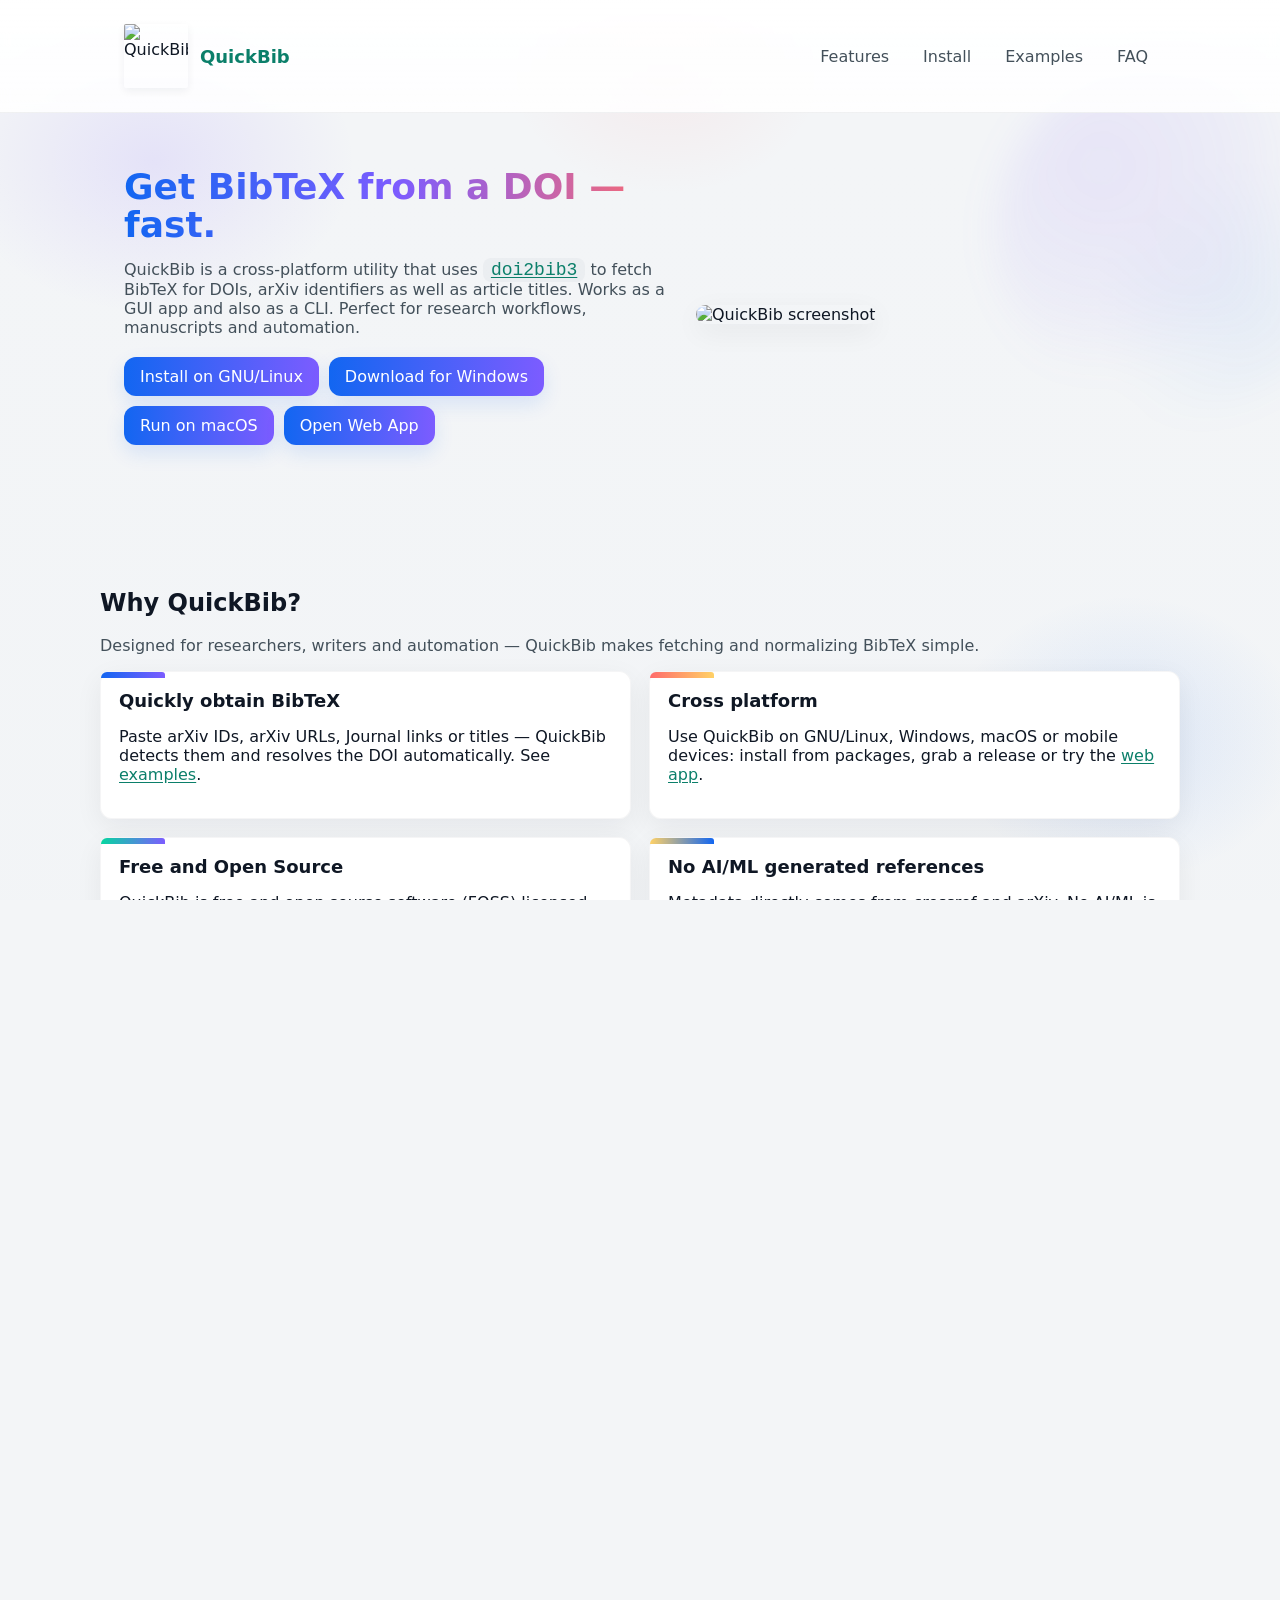
==== index.html @ 5d2b30f7 "add webapp for redirection" ====
<!doctype html>
<html lang="en">
  <head>
    <meta charset="utf-8" />
    <meta name="viewport" content="width=device-width,initial-scale=1" />
    <title>QuickBib — Convert DOI to BibTeX</title>
    <meta name="description" content="QuickBib — cross-platform app to fetch BibTeX from DOI and arXiv identifiers using doi2bib3." />
  <link rel="shortcut icon" href="https://raw.githubusercontent.com/archisman-panigrahi/QuickBib/refs/heads/main/assets/icon/64x64/io.github.archisman_panigrahi.QuickBib.ico">
  <!-- Ubuntu Mono for terminal-style elements -->
  <link rel="preconnect" href="https://fonts.googleapis.com">
  <link rel="preconnect" href="https://fonts.gstatic.com" crossorigin>
  <link href="https://fonts.googleapis.com/css2?family=Ubuntu+Mono:wght@400;700&display=swap" rel="stylesheet">
    <link rel="stylesheet" href="styles.css">
  </head>
  <body>
    <header class="site-header">
      <div class="container header-inner">
        <a class="brand" href="#top">
          <img src="https://raw.githubusercontent.com/archisman-panigrahi/quickbib/main/assets/icon/scalable/io.github.archisman_panigrahi.QuickBib.svg" alt="QuickBib" class="brand-icon"/>
          <span class="brand-text">QuickBib</span>
        </a>
        <nav class="nav" id="main-nav">
          <a href="#features">Features</a>
          <a href="#install">Install</a>
          <a href="#examples">Examples</a>
          <a href="#faq">FAQ</a>
        </nav>
      </div>
    </header>

    <main>
      <section class="hero" id="top">
        <div class="container hero-inner">
          <div class="hero-copy">
            <h1>Get BibTeX from a DOI — fast.</h1>
            <p class="lede">QuickBib is a cross-platform utility that uses <code><a href="https://github.com/archisman-panigrahi/doi2bib3" target="_blank" rel="noopener">doi2bib3</a></code> to fetch BibTeX for DOIs, arXiv identifiers as well as article titles. Works as a GUI app and also as a CLI. Perfect for research workflows, manuscripts and automation.</p>
            <p class="cta-row">
              <a class="btn primary" href="#linux">Install on GNU/Linux</a>
              <a class="btn primary" href="https://apps.microsoft.com/detail/9pk4hvx04jdq?referrer=appbadge&mode=full" target="_blank" rel="noopener">Download for Windows</a>
              <a class="btn primary" href="#install">Run on macOS</a>
              <a class="btn primary" href="https://archisman-panigrahi.github.io/QuickBib/webapp" target="_blank" rel="noopener">Open Web App</a>
            </p>
          </div>
          <div class="hero-media">
            <img src="https://raw.githubusercontent.com/archisman-panigrahi/quickbib/main/assets/screenshots/quickbib-animated.gif" alt="QuickBib screenshot" />
          </div>
        </div>
      </section>

      <section id="features" class="container features">
        <h2>Why QuickBib?</h2>
        <p class="muted">Designed for researchers, writers and automation — QuickBib makes fetching and normalizing BibTeX simple.</p>
        <div class="grid">
          <article class="card">
            <h3>Quickly obtain BibTeX</h3>
            <p>Paste arXiv IDs, arXiv URLs, Journal links or titles — QuickBib detects them and resolves the DOI automatically. See <a href="#examples">examples</a>.</p>
          </article>
          <article class="card">
            <h3>Cross platform</h3>
            <p>Use QuickBib on GNU/Linux, Windows, macOS or mobile devices: install from packages, grab a release or try the <a href="https://archisman-panigrahi.github.io/QuickBib/webapp" target="_blank" rel="noopener">web app</a>.</p>
          </article>
          <article class="card">
            <h3>Free and Open Source</h3>
            <p>QuickBib is free and open source software (FOSS) licensed under <a href="https://www.gnu.org/licenses/gpl-3.0.en.html" target="_blank" rel="noopener">GPLv3</a>. The source is available on <a href="https://github.com/archisman-panigrahi/QuickBib">GitHub</a></p>
          </article>
          <article class="card">
            <h3>No AI/ML generated references</h3>
            <p>Metadata directly comes from crossref and arXiv. No AI/ML is used at runtime, so that the output is reproducible and trustworthy.</p>
          </article>
        </div>
          <div class="hero-star" style="margin-top:12px">
            If you find this helpful, please add a star on GitHub &nbsp;
            <a href="https://github.com/archisman-panigrahi/QuickBib" target="_blank" rel="noopener">
              <img src="https://img.shields.io/github/stars/archisman-panigrahi/QuickBib?style=social" alt="Star on GitHub">
            </a>
          </div>
      </section>

      <section id="install" class="container install">
        <h2>How to install</h2>
        <p class="muted">Choose the option that fits your platform.</p>

          <section class="install-item" id="linux">
            <input class="install-toggle" type="checkbox" id="linux-toggle" />
            <label class="install-summary" for="linux-toggle">GNU/Linux</label>
            <div class="panel">
        <p class="muted">You can install QuickBib from Flathub or the Snap Store on any distro:</p>
        <p class="badges">
          <a href="https://flathub.org/en/apps/io.github.archisman_panigrahi.QuickBib" target="_blank" rel="noopener">
            <img height="70" alt="Get it on Flathub" src="https://flathub.org/api/badge?locale=en" style="vertical-align:middle; margin-right:8px" />
          </a>
          <a href="https://snapcraft.io/quickbib" target="_blank" rel="noopener">
            <img height="70" alt="Get it from the Snap Store" src="https://snapcraft.io/en/dark/install.svg" style="vertical-align:middle" />
          </a>
        </p>

        <div class="grid">
          You can also install QuickBib using your distro's package manager:
          <br><br>
          <div class="card">
            <h4>Ubuntu 24.04+/Mint 22+ (<a href="https://launchpad.net/~apandada1/+archive/ubuntu/quickbib" target="_blank" rel="noopener">Official PPA</a>)</h4>
            <p>Run these commands one by one in a terminal to install QuickBib.</p>
            First, add the PPA:
            <pre><code>sudo add-apt-repository ppa:apandada1/quickbib</code></pre>
            Then, update package lists:
            <pre><code>sudo apt update</code></pre>
            Finally, install QuickBib:
            <pre><code>sudo apt install quickbib</code></pre>
          </div>
          <div class="card">
            <h4>Arch Linux/Manjaro/EndeavourOS (<a href="https://aur.archlinux.org/packages/quickbib" target="_blank" rel="noopener">AUR</a>)</h4>
            <p>Requires an AUR helper such as <code>yay</code>:</p>
            <pre><code>yay -S quickbib</code></pre>
          </div>
          <div class="card">
            <h4>Run from source (any distro)</h4>
            <p>Follow the instructions in the <a href="https://github.com/archisman-panigrahi/QuickBib/blob/main/README.md#how-to-run-from-source-works-in-gnulinux-or-macos-and-perhaps-also-windows-with-a-little-bit-of-tweaking">"Run from source"</a> section below to clone the repository and run QuickBib from source. You can also use <a href="https://github.com/archisman-panigrahi/quickbib?tab=readme-ov-file#install-from-source-with-meson">meson to install</a> it.</p>
          </div>
        </div>
            </div>
          </section>

  <section class="install-item" id="windows">
    <input class="install-toggle" type="checkbox" id="windows-toggle" />
    <label class="install-summary" for="windows-toggle">Windows</label>
    <div class="panel">
    <p>QuickBib is available on Microsoft Store.</p>

    <p class="badges">
      <a href="https://apps.microsoft.com/detail/9pk4hvx04jdq?referrer=appbadge&mode=full" target="_blank" rel="noopener noreferrer">
        <img src="images/en-us-dark.svg" height="70" alt="Get it from Microsoft Store" referrerpolicy="no-referrer" />
      </a>
    </p>

    <div class="card">
      <h4>You can also use <a href="https://learn.microsoft.com/windows/package-manager/">Winget</a></h4>
        <p>Open Windows Terminal/Powershell and run</p>
            <pre><code>winget install -e --id archisman-panigrahi.QuickBib</code></pre>
    </div>
  
    <p>Moreover, traditional .exe installers for Windows are available: <a class="btn primary" href="https://github.com/archisman-panigrahi/QuickBib/releases/latest" target="_blank" rel="noopener">Download from GitHub</a></p>
    </div>
  </section>

  <section class="install-item" id="macOS">
    <input class="install-toggle" type="checkbox" id="macOS-toggle" />
    <label class="install-summary" for="macOS-toggle">macOS</label>
    <div class="panel">
    <p>It is recommended to use the <a href="https://archisman-panigrahi.github.io/QuickBib/webapp">Web App</a> on macOS. Continue reading to learn why.</p>
    <p>No prebuilt macOS installers: Distributing an app that users can graphically install and run seems to require paying Apple perpetually (US$99/year) to sign and notarize the app even if the app is free — that’s plain extortion — so we ship the source instead. You can run QuickBib from source or build a macOS app using the packaging scripts on <a href="https://github.com/archisman-panigrahi/QuickBib" target="_blank" rel="noopener">GitHub</a>. Pull requests and heroic ideas for a user friendly installer are very welcome.</p>
    <p>Alternatively, <a href="https://github.com/archisman-panigrahi/QuickBib/blob/main/README.md#how-to-run-from-source-works-in-gnulinux-or-macos-and-perhaps-also-windows-with-a-little-bit-of-tweaking">here</a> is how to run from source (on macOS as well as GNU/Linux).</p>

    <!-- Optional: keep the run-from-source example commented out for now -->
    <!-- <article class="card"> ... </article> -->
    </div>
  </section>

  <section class="install-item" id="mobile">
    <input class="install-toggle" type="checkbox" id="mobile-toggle" />
    <label class="install-summary" for="mobile-toggle">Mobile Devices</label>
    <div class="panel">
    <p>QuickBib is accessible on mobile devices via the web app — open it in a browser on your phone or tablet: <a href="https://archisman-panigrahi.github.io/QuickBib/webapp" target="_blank" rel="noopener">QuickBib Web App</a>.</p>
    </div>
  </section>

      </section>

      <section id="examples" class="container examples">
        <h2>Quick examples</h2>
        <p class="muted">QuickBib accepts common identifiers and links — DOIs, DOI URLs, arXiv IDs/URLs, journal article URLs as well as their titles. Below are examples of supported inputs and how you might use them programmatically.</p>
        <div class="grid">
          <div class="card" style="grid-column: 1 / -1;">
            <h3>Input examples</h3>
            <p class="muted">It can work with all the following:</p>
            <ul class="example-list">
              <li>DOI, e.g. <code>10.1038/nphys1170</code></li>
              <li>DOI link, e.g. <code>https://doi.org/10.1038/nphys1170</code></li>
              <li>arXiv link, e.g. <code>https://arxiv.org/abs/2411.08091</code></li>
              <li>arXiv ID, e.g. <code>arxiv:2411.08091</code> or <code>arXiv:2411.08091</code> or <code>2411.08091</code></li>
              <li>Old arXiv ID format, e.g. <code>hep-th/9901001</code></li>
              <li>Journal link (works with APS journals, Nature journals, Science, PNAS, IOP Science, Sci-Post, ScienceDirect and more), e.g. <code>https://journals.aps.org/prl/abstract/10.1103/v6r7-4ph9</code></li>
              <li>Title of article, e.g. <code>Projected Topological Branes</code> (supports fuzzy search!)</li>
            </ul>
          </div>
        </div>

        <p class="muted" style="margin-top:12px">The command-line backend <code><a href="https://github.com/archisman-panigrahi/doi2bib3" target="_blank" rel="noopener">doi2bib3</a></code> supports the same input types and is useful for <a href="https://github.com/archisman-panigrahi/doi2bib3?tab=readme-ov-file#programmatic-usage">programmatic usage and automation</a>.</p>
      </section>

      <section id="faq" class="container faq">
        <h2>FAQ</h2>
        <details>
          <summary>Is QuickBib free to use? Can I share it with a friend?</summary>
          <p>Yes! QuickBib is a free software (free as in freedom, as well as gratis) according to the Free Software Foundation's definition: <a href="https://www.fsf.org/about/what-is-free-software" target="_blank" rel="noopener">What is free software? (FSF)</a>. It is free to download, use, redistribute, and modify under the terms of the GPLv3.</p>
        </details>
        <details>
          <summary>What license is QuickBib distributed under?</summary>
          <p>QuickBib and <code><a href="https://github.com/archisman-panigrahi/doi2bib3" target="_blank" rel="noopener">doi2bib3</a></code> are distributed under the GNU General Public License v3 (GPL-3.0-only).</p>
        </details>
        <details>
          <summary>Where do I report bugs or request features?</summary>
          <p>Feature requests, bug reports, and pull requests are welcome — please open an issue or submit a PR on the <a href="https://github.com/archisman-panigrahi/quickbib/issues">QuickBib GitHub repository</a>. Contributions help improve QuickBib for everyone.</p>
        </details>
        <details>
          <summary>Is there a CLI backend?</summary>
          <p>Yes! You can use <code><a href="https://pypi.org/project/doi2bib3/" target="_blank" rel="noopener">doi2bib3</a></code>. Install it with <code>pip3 install --user doi2bib3</code>. It supports the same <a href="#examples">input arguments</a> as QuickBib, but also provides <a href="#programmatic">python API</a> and it can also export BibTeX entries to a .bib file.</p>
        </details>
      </section>
    </main>

    <footer class="site-footer">
      <div class="container footer-inner">
        <div>
          <strong>QuickBib</strong> — Fetch BibTeX from DOIs and arXiv.
          <div class="muted">Backend: <code><a href="https://github.com/archisman-panigrahi/doi2bib3" target="_blank" rel="noopener">doi2bib3</a></code>. Authored by <a href="https://github.com/archisman-panigrahi/">Archisman Panigrahi</a></div>
        </div>
        <div class="footer-actions">
          <a href="https://github.com/archisman-panigrahi/quickbib" aria-label="Made with love on GitHub">Made with <span aria-hidden="true">❤️</span> on GitHub</a>
        </div>
      </div>
    </footer>

  </body>
</html>
---- styles.css ----
/* styles.css
   Minimal anchor offset fix so jumping to #ids is not hidden under the fixed header.
   Adjust --site-header-height to match the real header height in your layout.
*/

:root {
  /* change this if your header is taller/shorter */
  --site-header-height: 88px; /* match main padding-top so anchors aren't hidden */
}

/* Primary solution: modern browsers support scroll-margin-top on elements with an id */
[id] {
  scroll-margin-top: var(--site-header-height);
  -webkit-scroll-margin-top: var(--site-header-height);
}

/* Fallback: if a browser doesn't support scroll-margin-top, this creates
   an invisible pseudo-element for :target so the element is pushed below
   the header when navigated-to using an anchor. */
:target::before {
  content: "";
  display: block;
  height: var(--site-header-height);
  margin-top: calc(var(--site-header-height) * -1);
  visibility: hidden;
  pointer-events: none;
}

/* Optional: enable smooth scrolling if you want */
html {
  scroll-behavior: smooth;
}
:root{
  --max-width:1080px;
  --accent:#1266f1; /* lively blue */
  --accent-2:#ff6b6b; /* coral */
  --accent-3:#7c5cff; /* purple */
  --accent-4:#06d6a0; /* mint */
  --accent-5:#ffd166; /* warm yellow */
  --gradient-hero: linear-gradient(90deg, rgba(124,92,255,0.10), rgba(18,102,241,0.08), rgba(255,107,107,0.06));
  --muted:#43505a;  /* softer muted text */
  --bg:#f3f5f7;     /* page background - slightly gray */
  --surface:#ffffff; /* card/surface color */
  --glass: rgba(18,32,58,0.04); /* subtle glass on light bg */
  --radius:12px;
  --text:#0f1724;   /* primary text (dark, but not black) */
  --subtle-shadow: 0 8px 28px rgba(16,24,40,0.06);
  --terminal-font: "Ubuntu Mono", "SF Mono", "SFMono-Regular", ui-monospace, Menlo, Monaco, "Segoe UI Mono", "Roboto Mono", "Courier New", monospace;
  --terminal-font-size: 1.25rem; /* slightly larger monospace text for readability */
  /* Link color scheme (accessible by default). Tweak these to taste. */
  --link-color: #0b7f6a;      /* pleasant teal for links */
  --link-hover: #084b8a;      /* darker blue on hover */
  --link-visited: #0b7f6a;    /* pleasant teal for visited links (replaces violet) */
  --link-focus: #ffd166;      /* warm yellow for focus outline (high contrast) */
}
*{box-sizing:border-box}
html,body{height:100%;overflow-x:hidden}
/* Put the solid base color on the root so it can animate smoothly. */
html{
  background-color: var(--bg);
  transition: background-color 320ms ease;
}
body{
  margin:0;
  font-family:Inter,system-ui,-apple-system,"Segoe UI",Roboto,"Helvetica Neue",Arial;
  color:var(--text);
  -webkit-font-smoothing:antialiased;
  -moz-osx-font-smoothing:grayscale;
  /* ensure body is above the root background so content displays normally */
  background: transparent;
  position:relative;
}
.code, code, kbd, samp {
  font-family: var(--terminal-font);
  font-size: var(--terminal-font-size);
}
code{
  background: rgba(18,32,58,0.03);
  padding: 2px 8px;
  border-radius: 8px;
  color: var(--text);
  /* inherit the monospace font-size so inline code matches pre/code blocks */
  font-size: 1.125rem;
}

/* Terminal-style pre blocks (professional macOS-like look) */
pre{
  font-family: var(--terminal-font);
  font-size: 1.125rem;
  background: linear-gradient(180deg,#0b1220,#091021); /* dark terminal surface */
  color: #e6eef8;
  padding:14px;
  border-radius:10px;
  overflow:auto;
  border: 1px solid rgba(255,255,255,0.03);
  box-shadow: 0 8px 24px rgba(8,12,24,0.25);
}
pre code{background:transparent;padding:0;color:inherit}

.container{max-width:var(--max-width);margin:0 auto;padding:24px}
/* Make the header fixed so it stays on top while scrolling.
   Use fixed positioning for consistent behaviour across browsers.
   Keep the original sticky fallback in case fixed is undesirable on some devices. */
.site-header{
  position:fixed; /* keep header fixed to viewport */
  left:0;right:0;top:0;
  /* Make the header exactly the viewport width and avoid adding any extra width
     from padding/margins or pseudo-elements. Use box-sizing so padding doesn't
     increase the computed size. Avoid 100vw because it can include the scrollbar
     and produce overflow; width:100% with left/right set to 0 ties it to the
     viewport inset. */
  width:100%;
  box-sizing:border-box;
  overflow-x:hidden; /* defensive: prevent accidental horizontal overflow from children */
  z-index:1000; /* high z-index to ensure it sits above content */
  background:linear-gradient(180deg, rgba(255,255,255,0.95), rgba(255,255,255,0.88));
  backdrop-filter:blur(6px);
  border-bottom:1px solid rgba(15,23,36,0.06);
  transition: background-color 320ms ease, background 420ms ease, border-color 320ms ease;
}
.header-inner{display:flex;align-items:center;justify-content:space-between}
.brand{display:flex;align-items:center;gap:12px;text-decoration:none;color:inherit}
.brand-icon{width:64px;height:64px;border-radius:2px;display:block;object-fit:contain;
  /* subtle colorful backing that shows through transparent SVGs */
  /* background:
    radial-gradient(circle at 25% 25%, rgba(124, 92, 255, 0.55), transparent 45%),
    radial-gradient(circle at 80% 20%, rgba(255, 107, 107, 0.45), transparent 50%),
    /* radial-gradient(circle at 70% 85%, rgba(6, 214, 160, 0.45), transparent 48%), */
    /* linear-gradient(160deg, rgba(18, 102, 241, 0.55), rgba(124, 92, 255, 0.35) 45%, rgba(255, 209, 102, 0.35)); */ */
  padding:2px;box-shadow: 0 3px 9px rgba(18,32,54,0.06);transition:transform 240ms ease, box-shadow 240ms ease}
.brand:hover .brand-icon{transform:translateY(-3px);box-shadow:0 12px 30px rgba(18,32,54,0.09)}
.brand-text{font-weight:700;font-size:18px;color:var(--link-visited)}
#nav-toggle{display:none;background:none;border:0;color:var(--text);font-size:20px}
.nav{display:flex;gap:18px}
.nav a{color:var(--muted);text-decoration:none;padding:8px;border-radius:10px;transition:background-color 220ms ease,color 220ms ease,transform 180ms ease}
.nav a:hover{color:white;background:linear-gradient(90deg,var(--accent),var(--accent-3));transform:translateY(-2px)}

/* Global link styling using the color variables declared above. This keeps
  links accessible and consistent across the site. We preserve the nav
  hover rule above by placing these rules after it. */
a{color:var(--link-color);text-decoration:underline;text-underline-offset:2px;transition:color 160ms ease}
a:visited{color:var(--link-visited)}
a:hover,a:active{color:var(--link-hover)}
a:focus{outline:3px solid var(--link-focus);outline-offset:4px;border-radius:6px}

.hero{padding:56px 0;position:relative}
.hero::before{
  content:"";
  position:absolute;right:0;top:-30px;/* anchor to right edge so it doesn't force wider layout */
  /* use a clamped size so it scales down on narrow viewports */
  width:clamp(180px, 28vw, 360px);
  height:clamp(180px, 28vw, 360px);
  border-radius:50%;
  background:radial-gradient(circle at 30% 30%, rgba(124,92,255,0.10), rgba(124,92,255,0.05) 40%, transparent 60%),
             radial-gradient(circle at 70% 70%, rgba(18,102,241,0.06), transparent 40%);
  /* visually offset without affecting layout width */
  transform: translateX(20%);
  filter: blur(18px);
  pointer-events:none;z-index:0;
}
.hero-inner{display:grid;grid-template-columns:1fr 460px;gap:28px;align-items:center;position:relative;z-index:1}
.hero-copy h1{font-size:36px;margin:0 0 10px;line-height:1.05}
/* colorful, efficient gradient text for the hero headline (cheap: single paint) */
.hero-copy h1{
  background: linear-gradient(90deg,var(--accent),var(--accent-3),var(--accent-2));
  -webkit-background-clip: text;
  background-clip: text;
  color: transparent;
}
.lede{color:var(--muted);font-size:16px;max-width:60ch}
.cta-row{margin-top:20px;display:flex;gap:10px;flex-wrap:wrap;align-items:center}
.btn{display:inline-block;padding:10px 16px;border-radius:12px;background:transparent;border:1px solid rgba(15,23,36,0.06);color:inherit;text-decoration:none;transition:transform 180ms ease,box-shadow 220ms ease}
.btn.primary{background:linear-gradient(90deg,var(--accent),var(--accent-3));color:white;border:none;box-shadow:0 8px 20px rgba(18,102,241,0.12)}
.btn.primary:hover{transform:translateY(-3px);box-shadow:0 14px 36px rgba(18,102,241,0.16)}
.btn.ghost{background:transparent;border:1px solid rgba(15,23,36,0.06);color:var(--text)}
.btn.ghost{background:transparent;border:1px solid rgba(15,23,36,0.06);color:var(--text)}
.hero-media img{width:100%;border-radius:12px;box-shadow:var(--subtle-shadow)}

.features{padding:28px 0}
.features .grid{display:grid;grid-template-columns:repeat(2,1fr);gap:18px}
.card,.card h3{margin:0}
.card,.card p,.card pre{color:var(--text)}
.card{background:linear-gradient(180deg, rgba(255,255,255,0.98), rgba(255,255,255,0.98));padding:18px;border-radius:12px;border:1px solid rgba(15,23,36,0.04);box-shadow:var(--subtle-shadow);position:relative;overflow:visible}
/* Per-card accent color to add variety without images */
.card::after{content:"";position:absolute;left:0;top:0;height:6px;width:64px;border-top-left-radius:12px;border-top-right-radius:6px;background:linear-gradient(90deg,var(--accent),var(--accent-3))}
.card:nth-child(2n)::after{background:linear-gradient(90deg,var(--accent-2),var(--accent-5))}
.card:nth-child(3n)::after{background:linear-gradient(90deg,var(--accent-4),var(--accent-3))}
.card:nth-child(4n)::after{background:linear-gradient(90deg,var(--accent-5),var(--accent))}
.card h3{font-size:18px;margin-bottom:6px}

.install{padding:28px 0}
.badges{display:flex;justify-content:center;align-items:center;gap:12px;margin:12px 0}
/* Badge images: make them responsive and reduce size on smaller screens */
.badges img{height:70px;max-width:100%;object-fit:contain}
.install-grid{display:grid;grid-template-columns:repeat(3,1fr);gap:16px}
.install-card{background:linear-gradient(180deg, rgba(255,255,255,0.98), rgba(250,250,255,0.98));padding:14px;border-radius:12px;border:1px solid rgba(15,23,36,0.04);box-shadow:0 6px 18px rgba(12,20,40,0.04)}
pre{background:rgba(10,18,32,0.03);padding:12px;border-radius:8px;overflow:auto;color:var(--text)}

.examples .grid{display:grid;grid-template-columns:repeat(2,1fr);gap:18px}

/* Prevent grid children from overflowing their column by allowing them to shrink
   and by ensuring long words (like URLs or long code tokens) wrap correctly. */
.grid > * {
  min-width: 0; /* allows flex/grid children to shrink below their content size */
}

/* Tame long, unbroken strings inside cards and other containers. */
.card, .card * {
  overflow-wrap: anywhere;
  word-break: break-word;
}

/* Make sure pre/code blocks don't force horizontal scroll of their containers.
   Keep a max-width so very long single-line code doesn't expand the layout. */
pre, pre code {
  white-space: pre-wrap; /* allow wrapping of long lines */
  word-break: break-word;
  overflow-wrap: anywhere;
}

/* Limit pre width to container and keep it responsive */
pre{
  max-width:100%;
}
.muted{color:var(--muted)}

.faq details{background:linear-gradient(180deg, rgba(255,255,255,0.98), rgba(250,250,255,0.98));padding:12px;border-radius:10px;margin-bottom:8px;border:1px solid rgba(15,23,36,0.04);box-shadow:var(--subtle-shadow)}

/* Install section collapsible items (match FAQ card styling) */
.install-item{background:linear-gradient(180deg, rgba(255,255,255,0.98), rgba(250,250,255,0.98));padding:12px;border-radius:10px;margin-bottom:8px;border:1px solid rgba(15,23,36,0.04);box-shadow:var(--subtle-shadow)}
.install-summary{display:block;cursor:pointer;padding:10px 8px;font-weight:700;text-decoration:none;color:var(--text)}
.install-summary:hover{background:linear-gradient(90deg,var(--accent),var(--accent-3));color:white;border-radius:8px}
.install-toggle{display:none}
/* Panel collapsed by default; opens when the checkbox is checked */
.install-item .panel{max-height:0;overflow:hidden;transition:max-height 320ms ease,padding-top 320ms ease;padding-top:0}
.install-item .install-toggle:checked ~ .panel{max-height:2000px;padding-top:12px}
/* Also open panels when the section is targeted via fragment links */
.install-item:target .panel{max-height:2000px;padding-top:12px}

.site-footer{padding:28px 0;border-top:1px solid rgba(15,23,36,0.04);margin-top:40px;background:linear-gradient(180deg, rgba(250,250,255,0.9), rgba(250,250,255,0.95));
  transition: background-color 320ms ease, background 420ms ease, border-color 320ms ease;
}

/* Respect users who prefer reduced motion */
@media (prefers-reduced-motion: reduce){
  body, .site-header, .site-footer{transition: none !important}
}

/* Subtle gradient overlay to preserve the original look while keeping the base color animatable. */
body::before{
  content: "";
  /* make the overlay part of the document flow (absolute) so it repaints less aggressively during scroll */
  position: absolute;
  top: 0; left: 0; width: 100%; height: 100%;
  pointer-events: none;
  z-index: 0; /* keep it behind page content */
  /* lighter, cheaper gradients */
  background:
    radial-gradient(560px 420px at 12% 18%, rgba(124,92,255,0.12), transparent 36%),
    radial-gradient(520px 420px at 88% 82%, rgba(18,102,241,0.10), transparent 34%),
    radial-gradient(460px 360px at 52% 8%, rgba(255,107,107,0.08), transparent 34%),
  linear-gradient(180deg, rgba(255,255,255,0.01) 0%, rgba(230,235,240,0.06) 100%);
  /* remove heavy blend/filter effects which can trigger expensive repaints/compositing */
  background-blend-mode: normal;
  filter: none;
}

/* Ensure main content sits above the overlay */
.site-footer, .container{position:relative;z-index:1}
/* Ensure main content is not hidden under the fixed header by adding top padding.
  The header height is roughly 80px (48px icon + vertical padding). Use a conservative value. */
main{position:relative;z-index:1;padding-top:88px}
.footer-inner{display:flex;justify-content:space-between;align-items:center}
.footer-actions a{color:var(--muted);margin-left:12px;text-decoration:none}

@media (max-width:980px){
  .hero-inner{grid-template-columns:1fr}
  /* Ensure the hero text appears above the screenshot on narrow screens */
  .hero-copy{order:-1}
  .hero-media{order:0}
  .features .grid,.examples .grid{grid-template-columns:1fr}
  .install-grid{grid-template-columns:1fr}
  .install-card pre{font-size:13px}
}
@media (max-width:640px){
  /* On narrow screens we don't use the hamburger. Show the navigation
     inline on the header and hide the brand (icon + text) to save space. */
  #nav-toggle{display:none}
  .brand-text{display:none}
  .brand-icon{display:none}

  /* Make the nav appear inline in the header bar. Override the absolute
     positioning used for the hamburger menu layout and remove the popup
     styling. Use !important on display to ensure it overrides earlier rules. */
  .nav{
    position:static;
    display:flex !important;
    flex-direction:row;
    flex-wrap:wrap;
    gap:12px;
    background:transparent;
    padding:0;
    box-shadow:none;
    right:auto; top:auto;
    justify-content:center;
    align-items:center;
  }
  /* Center the header contents so the nav sits in the middle of the bar */
  .header-inner{justify-content:center}
  .nav a{padding:6px 8px}
  .container{padding:16px}
}

/* Smaller badge sizes for narrow screens */
@media (max-width:520px){
  .badges{gap:8px}
  .badges img{height:52px}
}

@media (max-width:420px){
  .nav{gap:8px}
  .nav a{font-size:13px}
}

@media (max-width:380px){
  .badges{flex-direction:column;gap:8px}
  .badges img{height:44px}
}

@media (max-width:480px){
  .cta-row{flex-direction:column;align-items:stretch}
  .btn{width:100%;text-align:center}
}
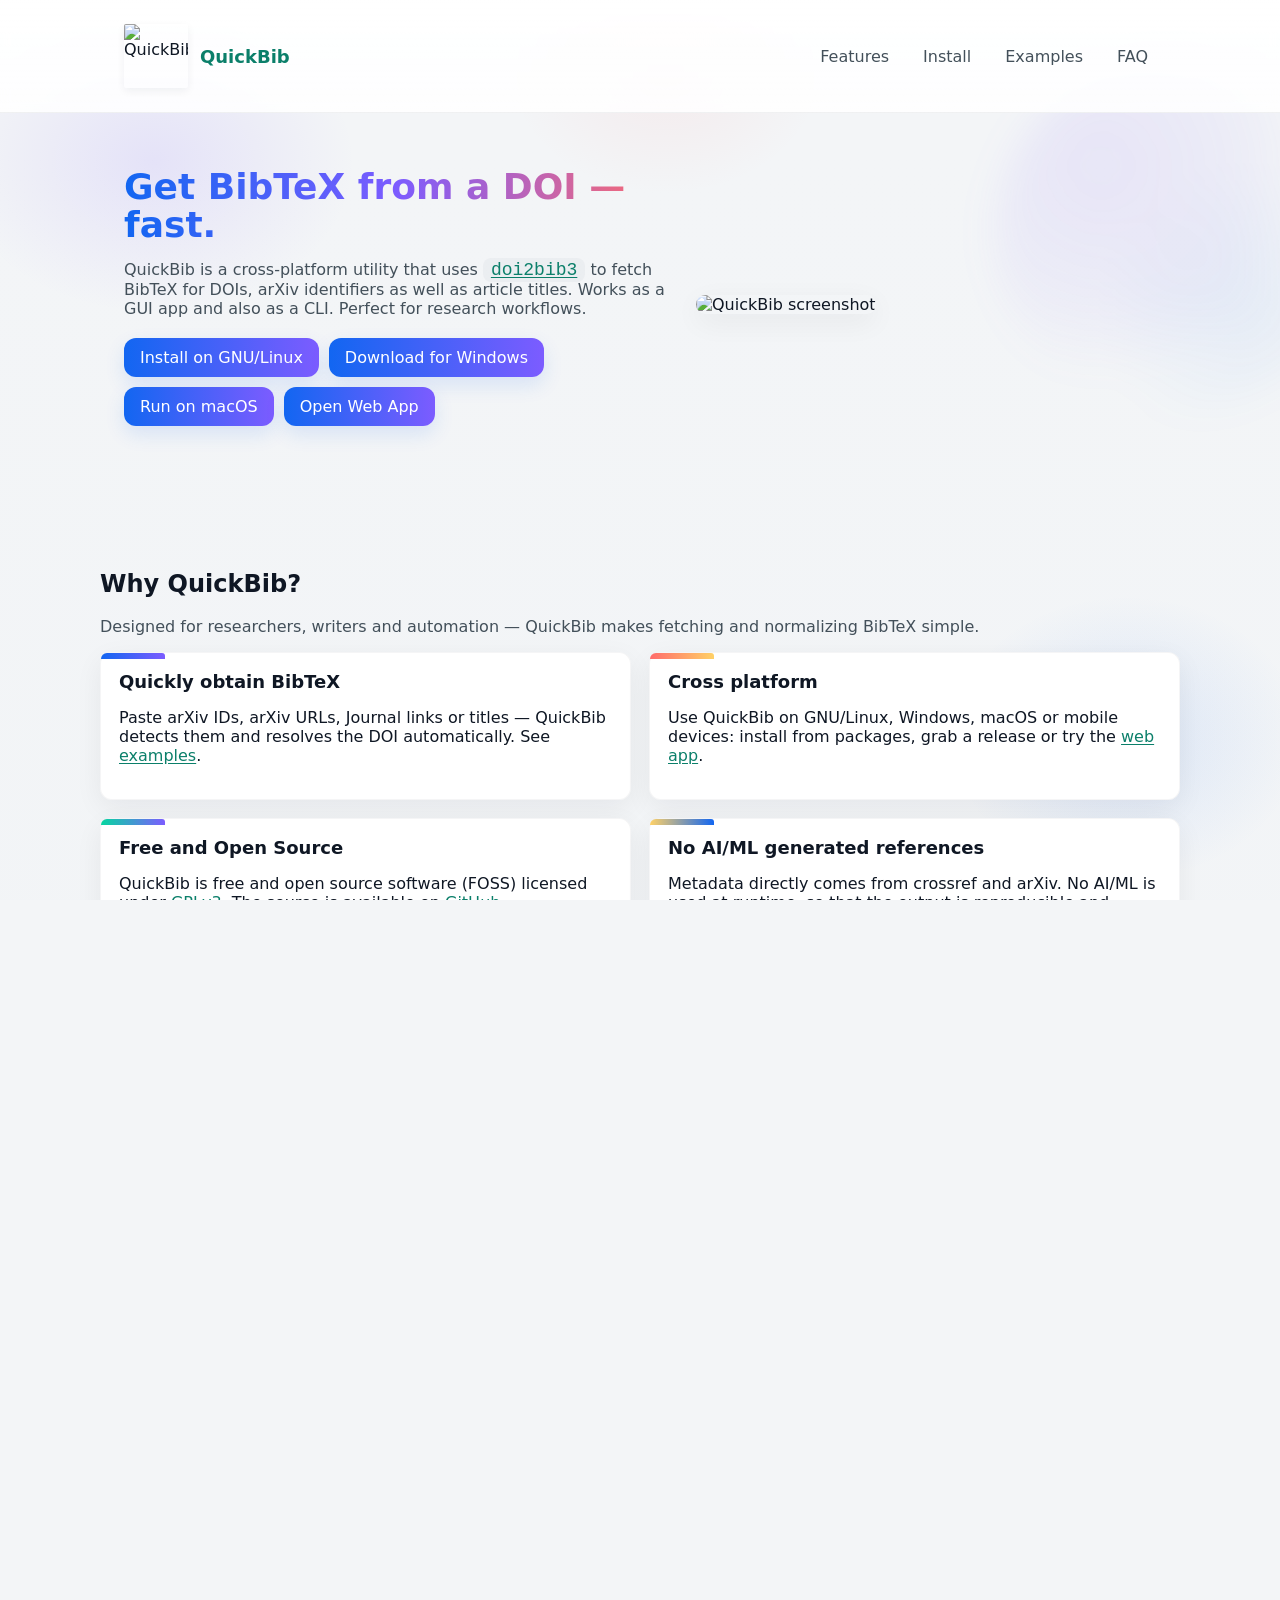
==== commit 830458e3: "Update index.html" ====
--- a/index.html
+++ b/index.html
@@ -33,7 +33,7 @@
         <div class="container hero-inner">
           <div class="hero-copy">
             <h1>Get BibTeX from a DOI — fast.</h1>
-            <p class="lede">QuickBib is a cross-platform utility that uses <code><a href="https://github.com/archisman-panigrahi/doi2bib3" target="_blank" rel="noopener">doi2bib3</a></code> to fetch BibTeX for DOIs, arXiv identifiers as well as article titles. Works as a GUI app and also as a CLI. Perfect for research workflows, manuscripts and automation.</p>
+            <p class="lede">QuickBib is a cross-platform utility that uses <code><a href="https://github.com/archisman-panigrahi/doi2bib3" target="_blank" rel="noopener">doi2bib3</a></code> to fetch BibTeX for DOIs, arXiv identifiers as well as article titles. Works as a GUI app and also as a CLI. Perfect for research workflows.</p>
             <p class="cta-row">
               <a class="btn primary" href="#linux">Install on GNU/Linux</a>
               <a class="btn primary" href="https://apps.microsoft.com/detail/9pk4hvx04jdq?referrer=appbadge&mode=full" target="_blank" rel="noopener">Download for Windows</a>
@@ -124,21 +124,24 @@
     <input class="install-toggle" type="checkbox" id="windows-toggle" />
     <label class="install-summary" for="windows-toggle">Windows</label>
     <div class="panel">
-    <p>QuickBib is available on Microsoft Store.</p>
+    <div class="card">
+    <p><b>Recommended installation method</b>: Get it from the Microsoft Store.</p>
 
     <p class="badges">
       <a href="https://apps.microsoft.com/detail/9pk4hvx04jdq?referrer=appbadge&mode=full" target="_blank" rel="noopener noreferrer">
         <img src="images/en-us-dark.svg" height="70" alt="Get it from Microsoft Store" referrerpolicy="no-referrer" />
       </a>
     </p>
+    </div>
 
     <div class="card">
       <h4>You can also use <a href="https://learn.microsoft.com/windows/package-manager/">Winget</a></h4>
         <p>Open Windows Terminal/Powershell and run</p>
             <pre><code>winget install -e --id archisman-panigrahi.QuickBib</code></pre>
     </div>
-  
-    <p>Moreover, traditional .exe installers for Windows are available: <a class="btn primary" href="https://github.com/archisman-panigrahi/QuickBib/releases/latest" target="_blank" rel="noopener">Download from GitHub</a></p>
+    <div class="card">
+    <p>Traditional .exe installers for Windows are available: <a class="btn primary" href="https://github.com/archisman-panigrahi/QuickBib/releases/latest" target="_blank" rel="noopener">Download from GitHub</a></p>
+    </div>    
     </div>
   </section>
 
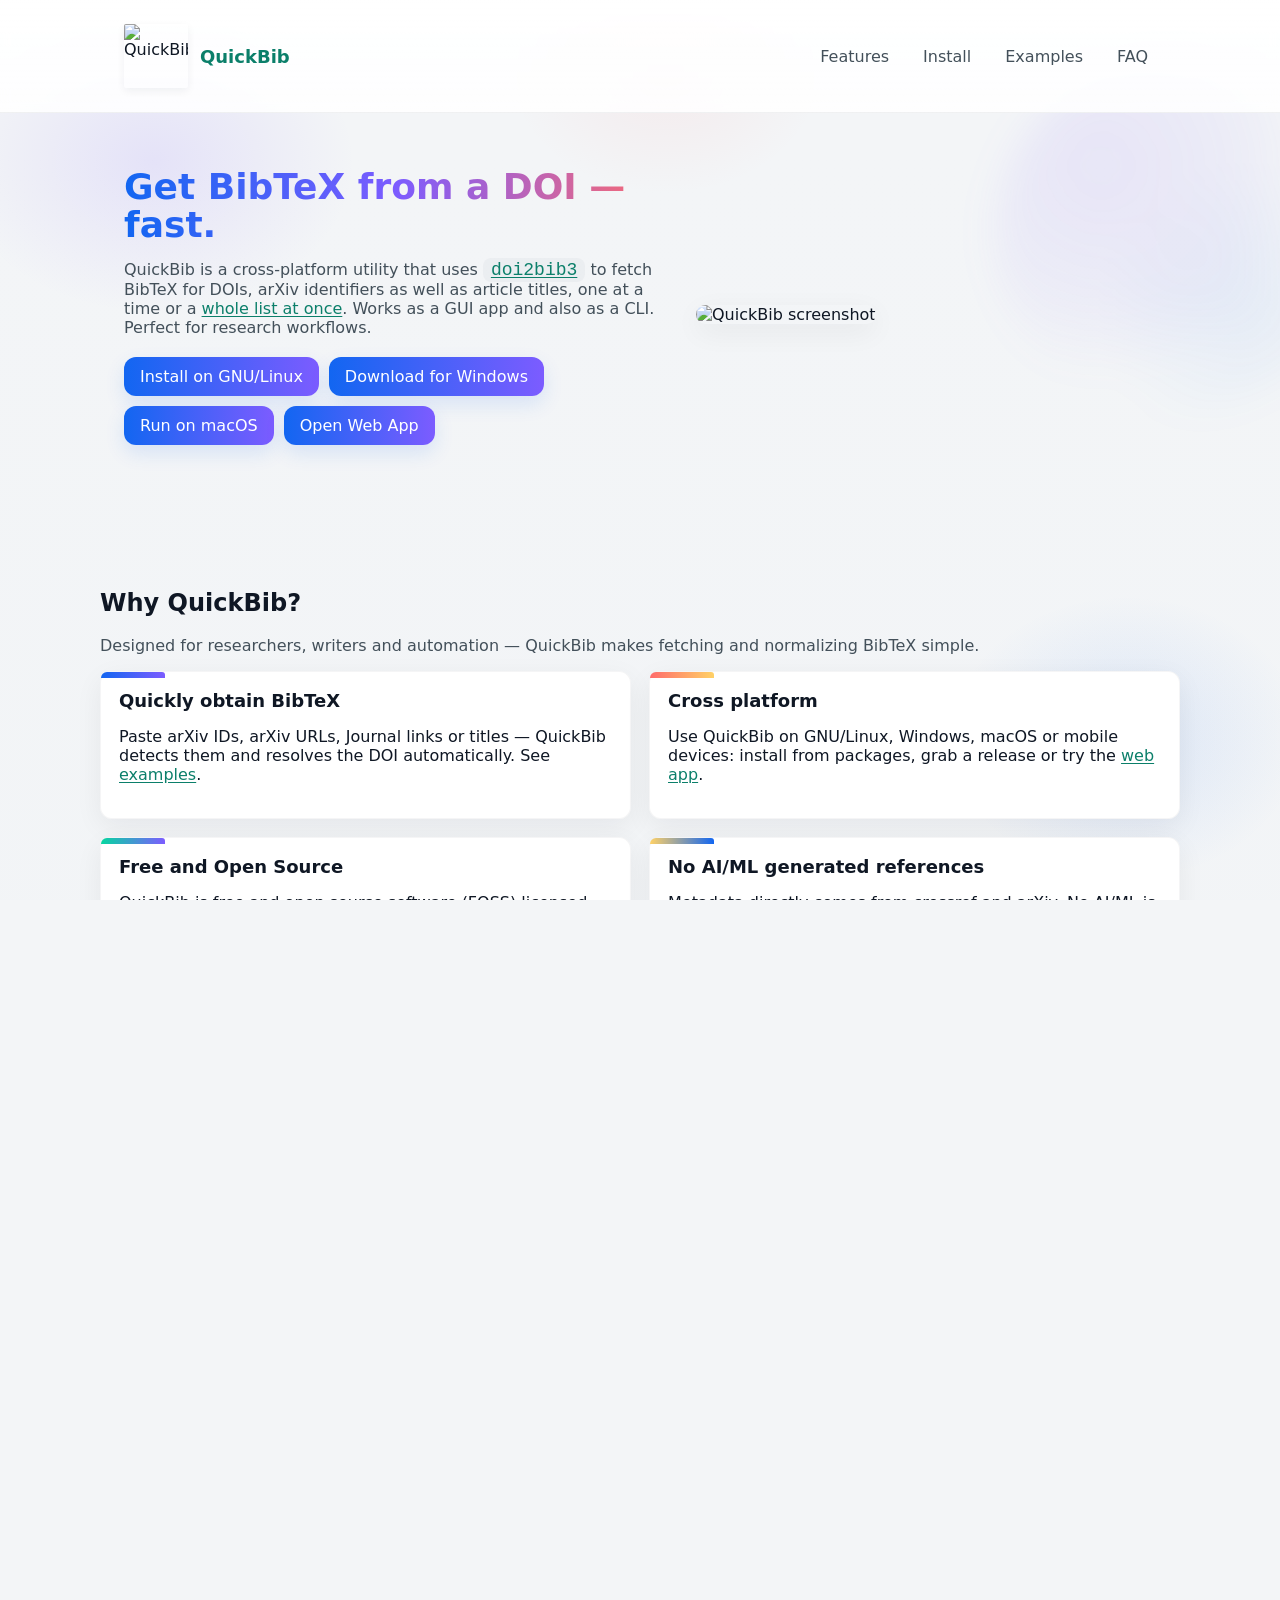
==== commit 94d77078: "Update index.html" ====
--- a/index.html
+++ b/index.html
@@ -33,7 +33,7 @@
         <div class="container hero-inner">
           <div class="hero-copy">
             <h1>Get BibTeX from a DOI — fast.</h1>
-            <p class="lede">QuickBib is a cross-platform utility that uses <code><a href="https://github.com/archisman-panigrahi/doi2bib3" target="_blank" rel="noopener">doi2bib3</a></code> to fetch BibTeX for DOIs, arXiv identifiers as well as article titles. Works as a GUI app and also as a CLI. Perfect for research workflows.</p>
+            <p class="lede">QuickBib is a cross-platform utility that uses <code><a href="https://github.com/archisman-panigrahi/doi2bib3" target="_blank" rel="noopener">doi2bib3</a></code> to fetch BibTeX for DOIs, arXiv identifiers as well as article titles, one at a time or a <a href="#batch">whole list at once</a>. Works as a GUI app and also as a CLI. Perfect for research workflows.</p>
             <p class="cta-row">
               <a class="btn primary" href="#linux">Install on GNU/Linux</a>
               <a class="btn primary" href="https://apps.microsoft.com/detail/9pk4hvx04jdq?referrer=appbadge&mode=full" target="_blank" rel="noopener">Download for Windows</a>
@@ -61,11 +61,15 @@
           </article>
           <article class="card">
             <h3>Free and Open Source</h3>
-            <p>QuickBib is free and open source software (FOSS) licensed under <a href="https://www.gnu.org/licenses/gpl-3.0.en.html" target="_blank" rel="noopener">GPLv3</a>. The source is available on <a href="https://github.com/archisman-panigrahi/QuickBib">GitHub</a></p>
+            <p>QuickBib is free and open source software (FOSS) licensed under <a href="https://www.gnu.org/licenses/gpl-3.0.en.html" target="_blank" rel="noopener">GPLv3</a>. The source is available on <a href="https://github.com/archisman-panigrahi/QuickBib">GitHub</a>.</p>
           </article>
           <article class="card">
             <h3>No AI/ML generated references</h3>
             <p>Metadata directly comes from crossref and arXiv. No AI/ML is used at runtime, so that the output is reproducible and trustworthy.</p>
+          </article>
+          <article class="card" style="grid-column: 1 / -1;">
+            <h3>Batch conversion</h3>
+            <p>Have a whole reference list? The <strong>Batch</strong> tab in the desktop app reads a text file with one identifier per line and saves every entry into a single <code>.bib</code> file. See the <a href="#batch">batch example</a>.</p>
           </article>
         </div>
           <div class="hero-star" style="margin-top:12px">
@@ -111,6 +115,14 @@
             <h4>Arch Linux/Manjaro/EndeavourOS (<a href="https://aur.archlinux.org/packages/quickbib" target="_blank" rel="noopener">AUR</a>)</h4>
             <p>Requires an AUR helper such as <code>yay</code>:</p>
             <pre><code>yay -S quickbib</code></pre>
+          </div>
+          <div class="card">
+            <h4>Omarchy</h4>
+            <p>An <a href="https://omarchyplugins.com/plugin.html?id=archisman-panigrahi.quickbib">Omarchy plugin</a> is <a href="https://github.com/archisman-panigrahi/QuickBib-omarchy-plugin">available</a>:</p>
+            <pre><code>omarchy plugin add https://github.com/archisman-panigrahi/QuickBib-omarchy-plugin.git --enable</code></pre>
+            <a href="https://raw.githubusercontent.com/archisman-panigrahi/QuickBib-omarchy-plugin/refs/heads/main/preview.png" target="_blank" rel="noopener">
+              <img class="plugin-preview" src="https://raw.githubusercontent.com/archisman-panigrahi/QuickBib-omarchy-plugin/refs/heads/main/preview.png" alt="QuickBib Omarchy plugin preview" loading="lazy" />
+            </a>
           </div>
           <div class="card">
             <h4>Run from source (any distro)</h4>
@@ -185,6 +197,16 @@
               <li>Title of article, e.g. <code>Projected Topological Branes</code> (supports fuzzy search!)</li>
             </ul>
           </div>
+          <div class="card" id="batch" style="grid-column: 1 / -1;">
+            <h3>Batch input/output</h3>
+            <p class="muted">In the desktop app, open the <strong>Batch</strong> tab, choose an input text file and an output <code>.bib</code> file, then press <strong>Start</strong>. Put one identifier per line; any of the input types above can be mixed. Blank lines and lines starting with <code>#</code> are ignored.</p>
+<pre><code># references.txt
+10.1038/nphys1170
+arXiv:2411.08091
+https://journals.aps.org/prl/abstract/10.1103/v6r7-4ph9
+"Projected Topological Branes"</code></pre>
+            <p class="muted">QuickBib fetches each entry and writes them all to the chosen <code>.bib</code> file, then reports how many were saved and how many failed. The <em>Prevent line breaks in author names</em> option also works in batch mode.</p>
+          </div>
         </div>
 
         <p class="muted" style="margin-top:12px">The command-line backend <code><a href="https://github.com/archisman-panigrahi/doi2bib3" target="_blank" rel="noopener">doi2bib3</a></code> supports the same input types and is useful for <a href="https://github.com/archisman-panigrahi/doi2bib3?tab=readme-ov-file#programmatic-usage">programmatic usage and automation</a>.</p>
--- a/styles.css
+++ b/styles.css
@@ -192,6 +192,7 @@
 .badges{display:flex;justify-content:center;align-items:center;gap:12px;margin:12px 0}
 /* Badge images: make them responsive and reduce size on smaller screens */
 .badges img{height:70px;max-width:100%;object-fit:contain}
+.plugin-preview{display:block;width:100%;height:auto;margin-top:12px;border-radius:8px;box-shadow:var(--subtle-shadow)}
 .install-grid{display:grid;grid-template-columns:repeat(3,1fr);gap:16px}
 .install-card{background:linear-gradient(180deg, rgba(255,255,255,0.98), rgba(250,250,255,0.98));padding:14px;border-radius:12px;border:1px solid rgba(15,23,36,0.04);box-shadow:0 6px 18px rgba(12,20,40,0.04)}
 pre{background:rgba(10,18,32,0.03);padding:12px;border-radius:8px;overflow:auto;color:var(--text)}
